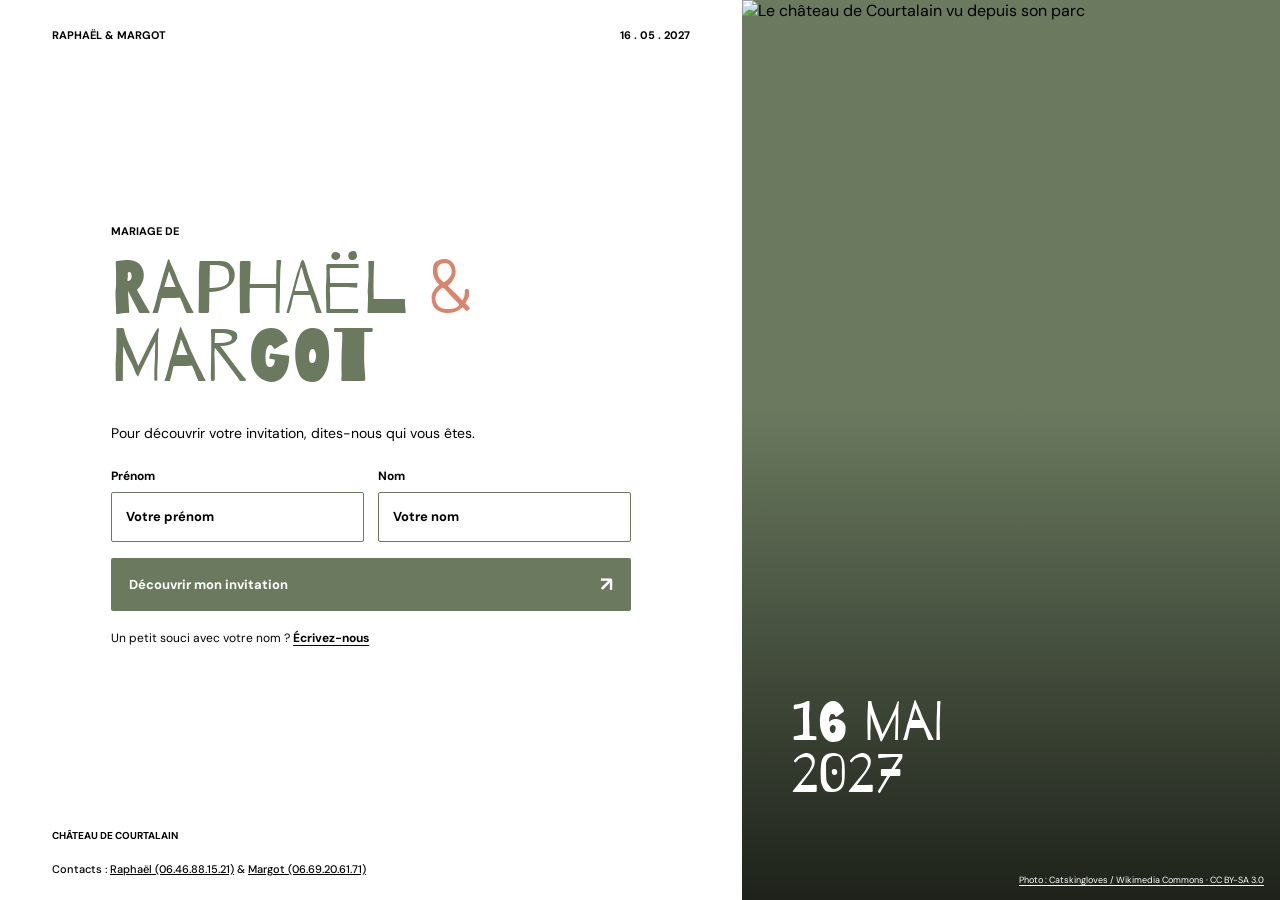
==== index.html @ 0b257836 "Publish wedding website" ====
<!doctype html>
<html lang="fr">
<head>
  <meta charset="utf-8">
  <meta name="viewport" content="width=device-width, initial-scale=1">
  <meta name="description" content="Bienvenue sur le site du mariage de Raphaël et Margot, le 16 mai 2027.">
  <meta name="robots" content="noindex, nofollow">
  <meta name="theme-color" content="#6b7a5f">
  <title>Bienvenue · Raphaël & Margot</title>
  <link rel="preconnect" href="https://fonts.googleapis.com">
  <link rel="preconnect" href="https://fonts.gstatic.com" crossorigin>
  <link href="https://fonts.googleapis.com/css2?family=Barrio&family=DM+Sans:wght@400;500;600;700&display=swap" rel="stylesheet">
  <link rel="stylesheet" href="accueil.css">
  <script src="invites.js" defer></script>
  <script src="accueil.js" defer></script>
</head>
<body>
  <main class="welcome">
    <div class="welcome-content">
      <header class="topline">
        <span>Raphaël & Margot</span>
        <span>16 . 05 . 2027</span>
      </header>

      <div class="invitation">
        <p class="eyebrow">Mariage de</p>
        <h1>Raphaël <span>&</span><br>Margot</h1>
        <p class="intro">Pour découvrir votre invitation, dites-nous qui vous êtes.</p>

        <form id="guest-form">
          <div class="fields">
            <label for="first-name">Prénom
              <input id="first-name" name="firstName" autocomplete="given-name" placeholder="Votre prénom" required>
            </label>
            <label for="last-name">Nom
              <input id="last-name" name="lastName" autocomplete="family-name" placeholder="Votre nom" required>
            </label>
          </div>
          <button type="submit">Découvrir mon invitation <span aria-hidden="true">↗</span></button>
          <p class="form-status" id="form-status" role="status" aria-live="polite" hidden></p>
        </form>

        <p class="help">Un petit souci avec votre nom ? <a href="mailto:raphaellasry1@hotmail.fr?subject=Acc%C3%A8s%20%C3%A0%20l%27invitation">Écrivez-nous</a></p>
      </div>

      <footer class="bottomline"><span>Château de Courtalain</span><span class="bottomline-contacts">Contacts : <a href="tel:+33646881521">Raphaël (06.46.88.15.21)</a> &amp; <a href="tel:+33669206171">Margot (06.69.20.61.71)</a></span></footer>
    </div>

    <aside class="photo" aria-label="Le château de Courtalain">
      <img src="https://commons.wikimedia.org/wiki/Special:FilePath/Chateau-de-courtalain_vu-du-parc.jpg?width=1400" alt="Le château de Courtalain vu depuis son parc">
      <div class="photo-caption"><strong>16 mai<br>2027</strong></div>
      <a class="photo-credit" href="https://commons.wikimedia.org/wiki/File:Chateau-de-courtalain_vu-du-parc.jpg">Photo : Catskingloves / Wikimedia Commons · CC BY-SA 3.0</a>
    </aside>
  </main>
  <noscript><p class="no-script">Pour accéder à votre invitation, veuillez activer JavaScript ou <a href="mailto:raphaellasry1@hotmail.fr">nous écrire</a>.</p></noscript>
</body>
</html>
---- accueil.css ----
:root {
  --green: #6b7a5f;
  --coral: #d9846b;
  --orange: #e8895a;
}

* { box-sizing: border-box; }
body { margin: 0; color: black; background: white; font-family: 'DM Sans', sans-serif; }
button, input { font: inherit; }
a { color: inherit; }
[hidden] { display: none !important; }
:focus-visible { outline: 3px solid var(--orange); outline-offset: 4px; }

.welcome { min-height: 100svh; display: grid; grid-template-columns: minmax(0, 1fr) minmax(340px, 42%); }
.welcome-content { min-width: 0; display: flex; flex-direction: column; padding: 28px 7% 24px; }
.topline, .bottomline { display: flex; justify-content: space-between; gap: 20px; font-size: 11px; font-weight: 700; text-transform: uppercase; }
.topline { color: black; }
.bottomline { color: black; font-size: 10px; flex-wrap: wrap; }
.bottomline-contacts { flex-basis: 100%; font-size: 11px; font-weight: 500; text-transform: none; }
.invitation { width: min(100%, 520px); margin: auto; padding: 55px 0; }
.eyebrow { margin: 0 0 18px; color: black; font-size: 11px; font-weight: 700; text-transform: uppercase; }
h1 { margin: 0 0 30px; color: var(--green); font: 400 74px/.92 'Barrio', cursive; }
h1 span { color: var(--coral); }
.intro { margin: 0 0 23px; color: black; font-size: 14px; line-height: 1.6; }
.fields { display: grid; grid-template-columns: repeat(2, minmax(0, 1fr)); gap: 14px; }
label { display: block; font-size: 12px; font-weight: 700; }
input { display: block; width: 100%; min-width: 0; height: 50px; margin-top: 8px; padding: 0 14px; border: 1px solid var(--green); border-radius: 2px; color: black; background: white; }
input::placeholder { color: black; opacity: 1; font-size: 13px; }
button { display: flex; justify-content: space-between; align-items: center; width: 100%; min-height: 53px; margin-top: 16px; padding: 0 18px; border: 0; border-radius: 2px; color: white; background: var(--green); font-size: 13px; font-weight: 700; cursor: pointer; transition: background .2s; }
button:hover { background: var(--orange); color: black; }
button span { font-size: 20px; }
.form-status { margin: 13px 0 0; padding: 12px 14px; border-left: 3px solid var(--coral); background: white; font-size: 13px; line-height: 1.5; }
.help { margin: 18px 0 0; color: black; font-size: 12px; line-height: 1.5; }
.help a { color: black; font-weight: 700; text-underline-offset: 3px; }
.photo { position: relative; min-height: 100%; overflow: hidden; background: var(--green); }
.photo img { position: absolute; width: 100%; height: 100%; object-fit: cover; object-position: center; }
.photo::after { content: ''; position: absolute; inset: 45% 0 0; background: linear-gradient(transparent, #000000b8); pointer-events: none; }
.photo-caption { position: absolute; z-index: 1; left: 9%; bottom: 11%; color: white; }
.photo-caption strong { font: 400 55px/.95 'Barrio', cursive; }
.photo-credit { position: absolute; z-index: 1; right: 16px; bottom: 14px; left: 16px; color: white; text-align: right; font-size: 9px; text-underline-offset: 2px; }
.no-script { padding: 15px; text-align: center; }
@media (max-width: 760px) {
  .welcome { display: flex; flex-direction: column; }
  .welcome-content { min-height: 100svh; padding: 24px 7%; }
  .invitation { padding: 45px 0; }
  h1 { font-size: 62px; }
  .photo { min-height: 430px; }
  .photo-caption strong { font-size: 48px; }
}
@media (max-width: 380px) {
  h1 { font-size: 52px; }
  .fields { grid-template-columns: 1fr; }
  .topline, .bottomline { font-size: 9px; }
}
@media (prefers-reduced-motion: reduce) { *, *::before, *::after { animation: none !important; transition: none !important; } }
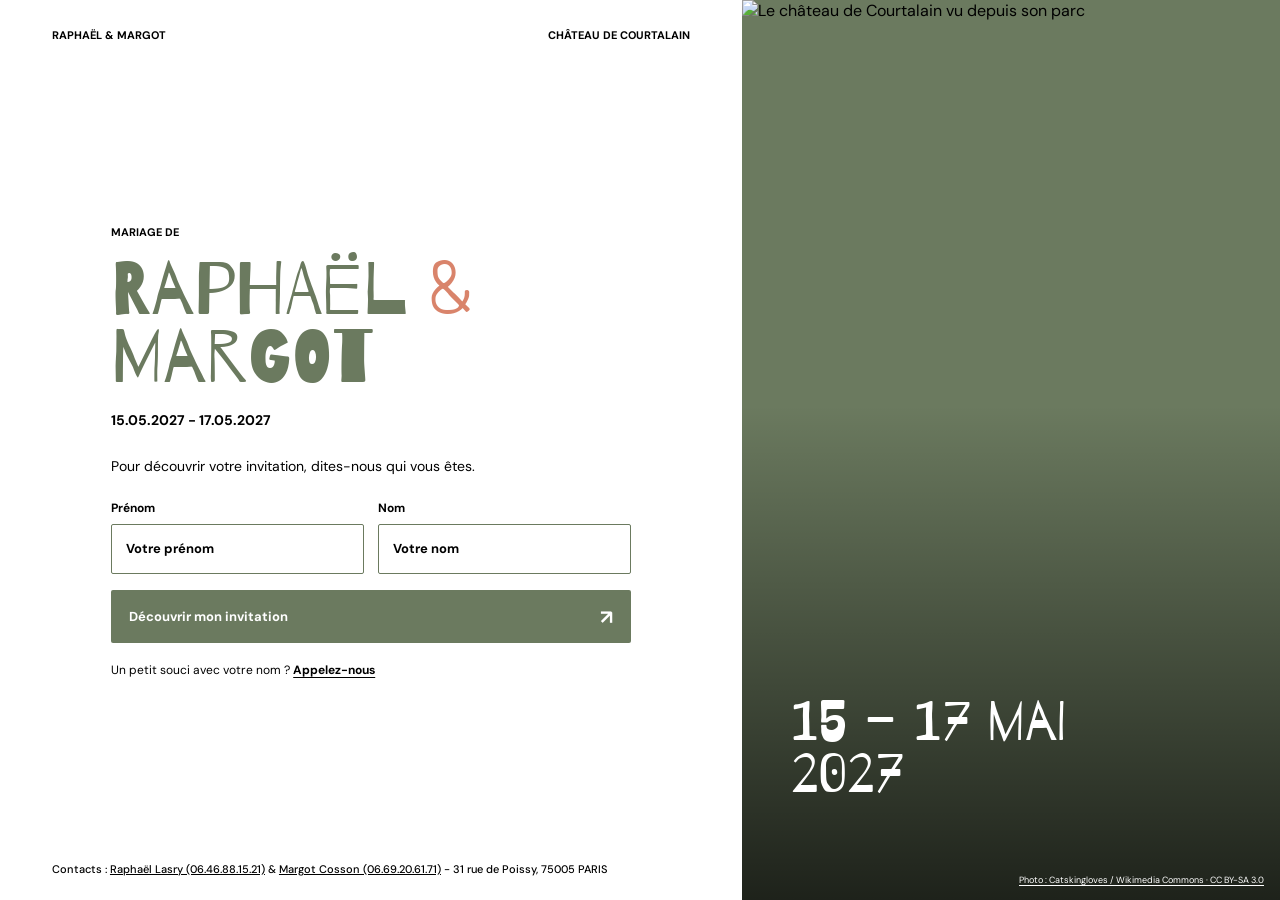
==== commit f815c1c2: "Update site copy, FAQ, contacts and footers" ====
--- a/index.html
+++ b/index.html
@@ -3,7 +3,7 @@
 <head>
   <meta charset="utf-8">
   <meta name="viewport" content="width=device-width, initial-scale=1">
-  <meta name="description" content="Bienvenue sur le site du mariage de Raphaël et Margot, le 16 mai 2027.">
+  <meta name="description" content="Bienvenue sur le site du mariage de Raphaël et Margot, du 15 au 17 mai 2027.">
   <meta name="robots" content="noindex, nofollow">
   <meta name="theme-color" content="#6b7a5f">
   <title>Bienvenue · Raphaël & Margot</title>
@@ -19,12 +19,13 @@
     <div class="welcome-content">
       <header class="topline">
         <span>Raphaël & Margot</span>
-        <span>16 . 05 . 2027</span>
+        <span>Château de Courtalain</span>
       </header>
 
       <div class="invitation">
         <p class="eyebrow">Mariage de</p>
         <h1>Raphaël <span>&</span><br>Margot</h1>
+        <p class="login-date">15.05.2027 - 17.05.2027</p>
         <p class="intro">Pour découvrir votre invitation, dites-nous qui vous êtes.</p>
 
         <form id="guest-form">
@@ -40,18 +41,18 @@
           <p class="form-status" id="form-status" role="status" aria-live="polite" hidden></p>
         </form>
 
-        <p class="help">Un petit souci avec votre nom ? <a href="mailto:raphaellasry1@hotmail.fr?subject=Acc%C3%A8s%20%C3%A0%20l%27invitation">Écrivez-nous</a></p>
+        <p class="help">Un petit souci avec votre nom ? <span class="contact-hover"><a class="contact-hover-trigger" href="tel:+33646881521" aria-describedby="welcome-contact-tooltip">Appelez-nous</a><span class="contact-tooltip" id="welcome-contact-tooltip" role="tooltip"><a href="tel:+33646881521">Raphaël Lasry · 06.46.88.15.21</a><a href="tel:+33669206171">Margot Cosson · 06.69.20.61.71</a></span></span></p>
       </div>
 
-      <footer class="bottomline"><span>Château de Courtalain</span><span class="bottomline-contacts">Contacts : <a href="tel:+33646881521">Raphaël (06.46.88.15.21)</a> &amp; <a href="tel:+33669206171">Margot (06.69.20.61.71)</a></span></footer>
+      <footer class="bottomline"><span class="bottomline-contacts">Contacts : <a href="tel:+33646881521">Raphaël Lasry (06.46.88.15.21)</a> &amp; <a href="tel:+33669206171">Margot Cosson (06.69.20.61.71)</a> - 31 rue de Poissy, 75005 PARIS</span></footer>
     </div>
 
     <aside class="photo" aria-label="Le château de Courtalain">
       <img src="https://commons.wikimedia.org/wiki/Special:FilePath/Chateau-de-courtalain_vu-du-parc.jpg?width=1400" alt="Le château de Courtalain vu depuis son parc">
-      <div class="photo-caption"><strong>16 mai<br>2027</strong></div>
+      <div class="photo-caption"><strong>15 – 17 mai<br>2027</strong></div>
       <a class="photo-credit" href="https://commons.wikimedia.org/wiki/File:Chateau-de-courtalain_vu-du-parc.jpg">Photo : Catskingloves / Wikimedia Commons · CC BY-SA 3.0</a>
     </aside>
   </main>
-  <noscript><p class="no-script">Pour accéder à votre invitation, veuillez activer JavaScript ou <a href="mailto:raphaellasry1@hotmail.fr">nous écrire</a>.</p></noscript>
+  <noscript><p class="no-script">Pour accéder à votre invitation, veuillez activer JavaScript ou appelez <a href="tel:+33646881521">Raphaël Lasry</a> ou <a href="tel:+33669206171">Margot Cosson</a>.</p></noscript>
 </body>
 </html>
--- a/accueil.css
+++ b/accueil.css
@@ -21,6 +21,7 @@
 .eyebrow { margin: 0 0 18px; color: black; font-size: 11px; font-weight: 700; text-transform: uppercase; }
 h1 { margin: 0 0 30px; color: var(--green); font: 400 74px/.92 'Barrio', cursive; }
 h1 span { color: var(--coral); }
+.login-date { margin: -12px 0 26px; color: black; font-size: 14px; font-weight: 700; }
 .intro { margin: 0 0 23px; color: black; font-size: 14px; line-height: 1.6; }
 .fields { display: grid; grid-template-columns: repeat(2, minmax(0, 1fr)); gap: 14px; }
 label { display: block; font-size: 12px; font-weight: 700; }
@@ -32,6 +33,10 @@
 .form-status { margin: 13px 0 0; padding: 12px 14px; border-left: 3px solid var(--coral); background: white; font-size: 13px; line-height: 1.5; }
 .help { margin: 18px 0 0; color: black; font-size: 12px; line-height: 1.5; }
 .help a { color: black; font-weight: 700; text-underline-offset: 3px; }
+.contact-hover { position: relative; display: inline-block; }
+.contact-tooltip { position: absolute; z-index: 4; bottom: calc(100% + 8px); left: 0; display: none; width: max-content; max-width: min(290px, calc(100vw - 48px)); padding: 12px 14px; border: 1px solid var(--green); background: white; box-shadow: 0 8px 20px #00000020; font-size: 12px; font-weight: 500; line-height: 1.5; }
+.contact-hover:hover .contact-tooltip, .contact-hover:focus-within .contact-tooltip { display: grid; gap: 7px; }
+.contact-tooltip a { text-decoration: none; white-space: nowrap; }
 .photo { position: relative; min-height: 100%; overflow: hidden; background: var(--green); }
 .photo img { position: absolute; width: 100%; height: 100%; object-fit: cover; object-position: center; }
 .photo::after { content: ''; position: absolute; inset: 45% 0 0; background: linear-gradient(transparent, #000000b8); pointer-events: none; }
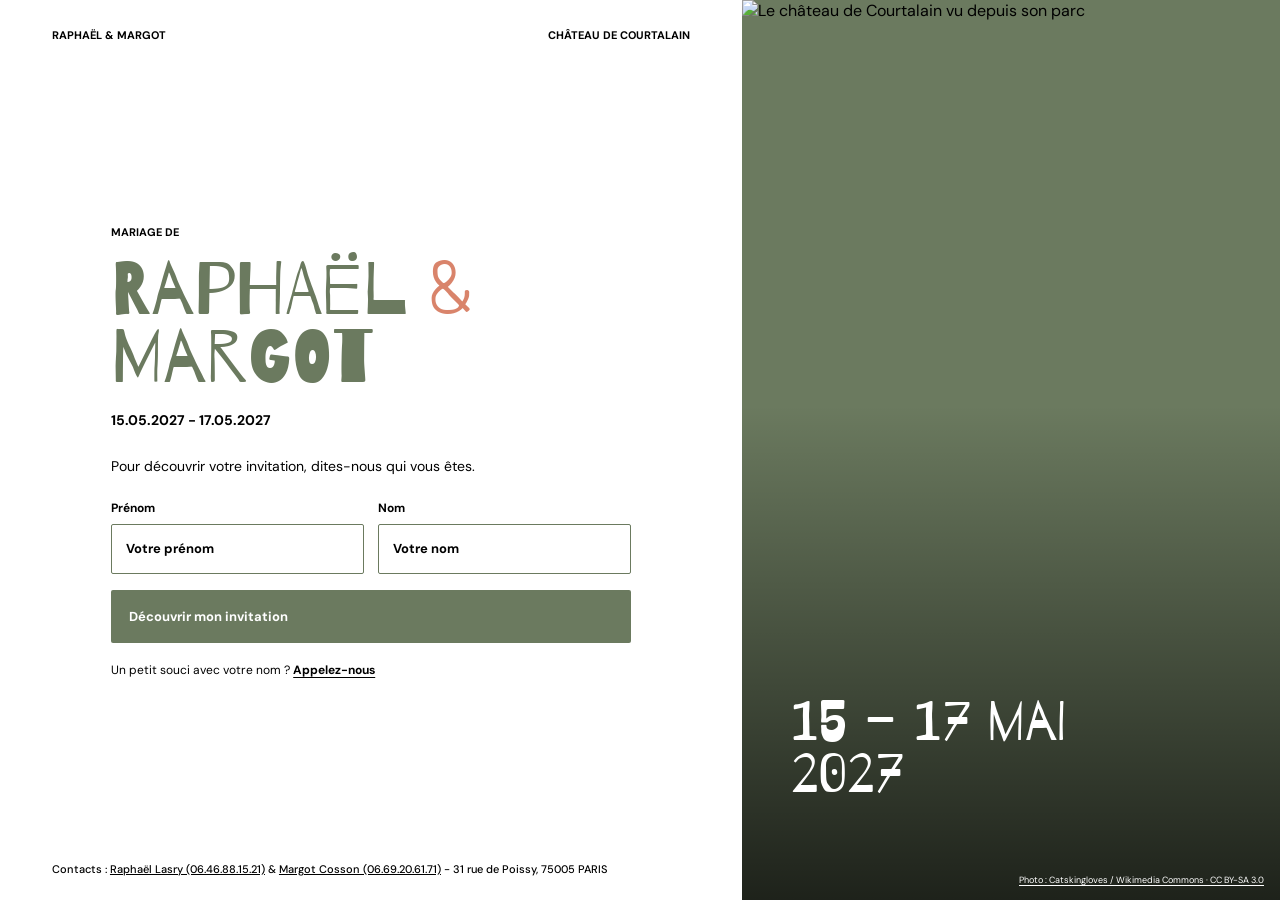
==== commit 73fde974: "Retire une dernière fleche" ====
--- a/index.html
+++ b/index.html
@@ -37,7 +37,7 @@
               <input id="last-name" name="lastName" autocomplete="family-name" placeholder="Votre nom" required>
             </label>
           </div>
-          <button type="submit">Découvrir mon invitation <span aria-hidden="true">↗</span></button>
+          <button type="submit">Découvrir mon invitation</button>
           <p class="form-status" id="form-status" role="status" aria-live="polite" hidden></p>
         </form>
 
--- a/accueil.css
+++ b/accueil.css
@@ -29,7 +29,6 @@
 input::placeholder { color: black; opacity: 1; font-size: 13px; }
 button { display: flex; justify-content: space-between; align-items: center; width: 100%; min-height: 53px; margin-top: 16px; padding: 0 18px; border: 0; border-radius: 2px; color: white; background: var(--green); font-size: 13px; font-weight: 700; cursor: pointer; transition: background .2s; }
 button:hover { background: var(--orange); color: black; }
-button span { font-size: 20px; }
 .form-status { margin: 13px 0 0; padding: 12px 14px; border-left: 3px solid var(--coral); background: white; font-size: 13px; line-height: 1.5; }
 .help { margin: 18px 0 0; color: black; font-size: 12px; line-height: 1.5; }
 .help a { color: black; font-weight: 700; text-underline-offset: 3px; }
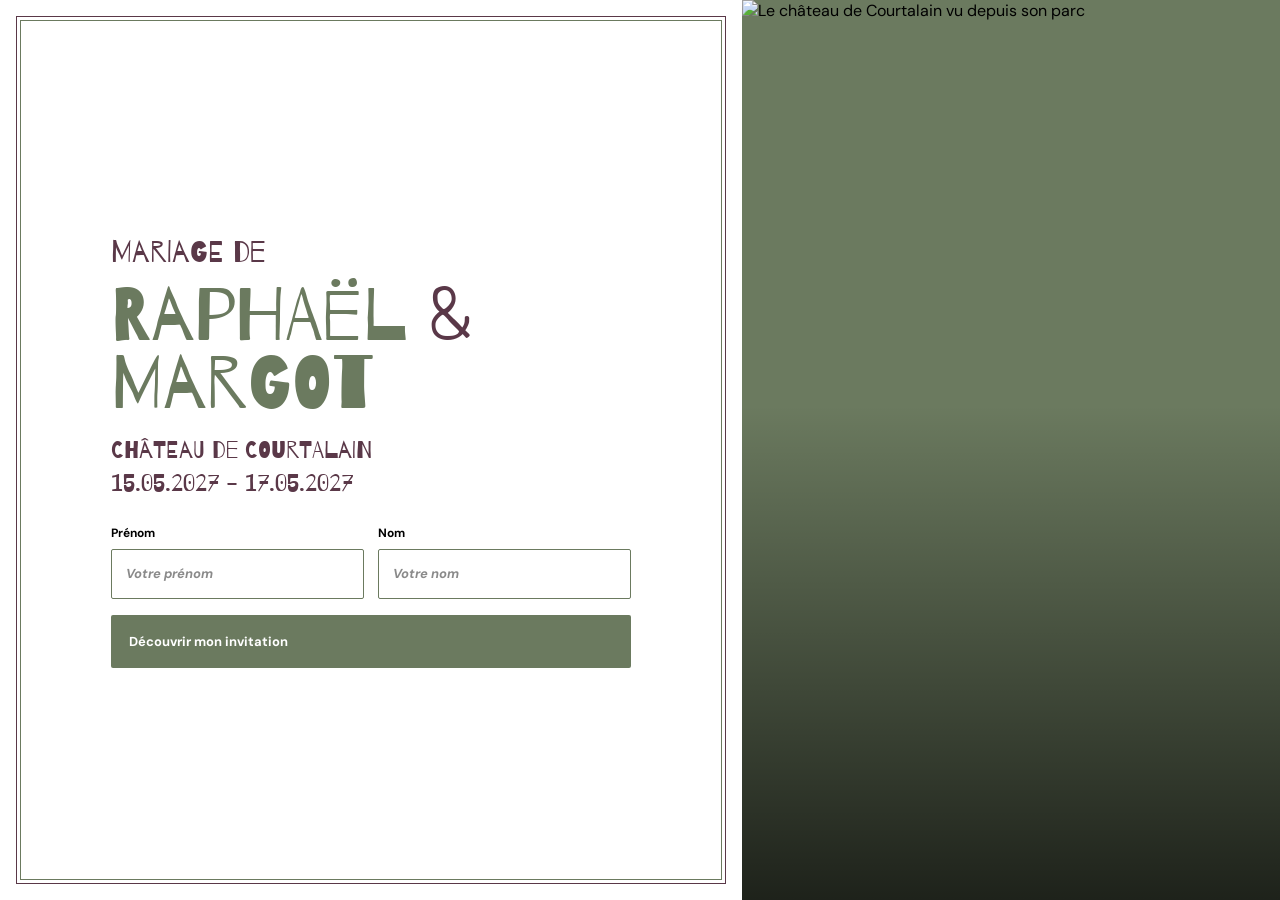
==== commit fac93339: "MC 1" ====
--- a/index.html
+++ b/index.html
@@ -17,16 +17,11 @@
 <body>
   <main class="welcome">
     <div class="welcome-content">
-      <header class="topline">
-        <span>Raphaël & Margot</span>
-        <span>Château de Courtalain</span>
-      </header>
-
       <div class="invitation">
         <p class="eyebrow">Mariage de</p>
         <h1>Raphaël <span>&</span><br>Margot</h1>
+        <p class="login-place">Château de Courtalain</p>
         <p class="login-date">15.05.2027 - 17.05.2027</p>
-        <p class="intro">Pour découvrir votre invitation, dites-nous qui vous êtes.</p>
 
         <form id="guest-form">
           <div class="fields">
@@ -40,17 +35,11 @@
           <button type="submit">Découvrir mon invitation</button>
           <p class="form-status" id="form-status" role="status" aria-live="polite" hidden></p>
         </form>
-
-        <p class="help">Un petit souci avec votre nom ? <span class="contact-hover"><a class="contact-hover-trigger" href="tel:+33646881521" aria-describedby="welcome-contact-tooltip">Appelez-nous</a><span class="contact-tooltip" id="welcome-contact-tooltip" role="tooltip"><a href="tel:+33646881521">Raphaël Lasry · 06.46.88.15.21</a><a href="tel:+33669206171">Margot Cosson · 06.69.20.61.71</a></span></span></p>
       </div>
-
-      <footer class="bottomline"><span class="bottomline-contacts">Contacts : <a href="tel:+33646881521">Raphaël Lasry (06.46.88.15.21)</a> &amp; <a href="tel:+33669206171">Margot Cosson (06.69.20.61.71)</a> - 31 rue de Poissy, 75005 PARIS</span></footer>
     </div>
 
     <aside class="photo" aria-label="Le château de Courtalain">
       <img src="https://commons.wikimedia.org/wiki/Special:FilePath/Chateau-de-courtalain_vu-du-parc.jpg?width=1400" alt="Le château de Courtalain vu depuis son parc">
-      <div class="photo-caption"><strong>15 – 17 mai<br>2027</strong></div>
-      <a class="photo-credit" href="https://commons.wikimedia.org/wiki/File:Chateau-de-courtalain_vu-du-parc.jpg">Photo : Catskingloves / Wikimedia Commons · CC BY-SA 3.0</a>
     </aside>
   </main>
   <noscript><p class="no-script">Pour accéder à votre invitation, veuillez activer JavaScript ou appelez <a href="tel:+33646881521">Raphaël Lasry</a> ou <a href="tel:+33669206171">Margot Cosson</a>.</p></noscript>
--- a/accueil.css
+++ b/accueil.css
@@ -1,7 +1,16 @@
 :root {
-  --green: #6b7a5f;
-  --coral: #d9846b;
-  --orange: #e8895a;
+  --apricot: #e8895a;
+  --copper-tulip: #ce5a43;
+  --peach-blossom: #d9846b;
+  --wine: #6b1f2a;
+  --fig-plum: #5a3848;
+  --moss: #6b7a5f;
+  --fern: #4a5c2d;
+  --olive: #5e5c2d;
+  --green: var(--moss);
+  --coral: var(--peach-blossom);
+  --orange: var(--apricot);
+  --moss-dark: #56634c;
 }
 
 * { box-sizing: border-box; }
@@ -12,48 +21,38 @@
 :focus-visible { outline: 3px solid var(--orange); outline-offset: 4px; }
 
 .welcome { min-height: 100svh; display: grid; grid-template-columns: minmax(0, 1fr) minmax(340px, 42%); }
-.welcome-content { min-width: 0; display: flex; flex-direction: column; padding: 28px 7% 24px; }
-.topline, .bottomline { display: flex; justify-content: space-between; gap: 20px; font-size: 11px; font-weight: 700; text-transform: uppercase; }
-.topline { color: black; }
-.bottomline { color: black; font-size: 10px; flex-wrap: wrap; }
-.bottomline-contacts { flex-basis: 100%; font-size: 11px; font-weight: 500; text-transform: none; }
+.welcome-content { min-width: 0; display: flex; flex-direction: column; position: relative; padding: 28px 7% 24px; }
+.welcome-content::before, .welcome-content::after { content: ''; position: absolute; pointer-events: none; }
+.welcome-content::before { inset: 16px; border: 1px solid var(--fig-plum); }
+.welcome-content::after { inset: 20px; border: 1px solid var(--moss); }
 .invitation { width: min(100%, 520px); margin: auto; padding: 55px 0; }
-.eyebrow { margin: 0 0 18px; color: black; font-size: 11px; font-weight: 700; text-transform: uppercase; }
-h1 { margin: 0 0 30px; color: var(--green); font: 400 74px/.92 'Barrio', cursive; }
-h1 span { color: var(--coral); }
-.login-date { margin: -12px 0 26px; color: black; font-size: 14px; font-weight: 700; }
-.intro { margin: 0 0 23px; color: black; font-size: 14px; line-height: 1.6; }
+.eyebrow { margin: 0 0 14px; color: var(--fig-plum); font: 400 30px/1.1 'Barrio', cursive; }
+h1 { margin: 0 0 30px; color: var(--moss); font: 400 74px/.92 'Barrio', cursive; }
+h1 span { color: var(--fig-plum); }
+.login-place { margin: -12px 0 4px; color: var(--fig-plum); font: 400 24px/1.2 'Barrio', cursive; }
+.login-date { margin: 0 0 26px; color: var(--fig-plum); font: 400 24px/1.2 'Barrio', cursive; }
 .fields { display: grid; grid-template-columns: repeat(2, minmax(0, 1fr)); gap: 14px; }
 label { display: block; font-size: 12px; font-weight: 700; }
 input { display: block; width: 100%; min-width: 0; height: 50px; margin-top: 8px; padding: 0 14px; border: 1px solid var(--green); border-radius: 2px; color: black; background: white; }
-input::placeholder { color: black; opacity: 1; font-size: 13px; }
-button { display: flex; justify-content: space-between; align-items: center; width: 100%; min-height: 53px; margin-top: 16px; padding: 0 18px; border: 0; border-radius: 2px; color: white; background: var(--green); font-size: 13px; font-weight: 700; cursor: pointer; transition: background .2s; }
-button:hover { background: var(--orange); color: black; }
+input::placeholder { color: #8a8a8a; opacity: 1; font-size: 13px; font-style: italic; }
+button { display: flex; justify-content: space-between; align-items: center; width: 100%; min-height: 53px; margin-top: 16px; padding: 0 18px; border: 0; border-radius: 2px; color: white; background: var(--moss); font-size: 13px; font-weight: 700; cursor: pointer; transition: background .2s; }
+button:hover { background: var(--moss-dark); }
 .form-status { margin: 13px 0 0; padding: 12px 14px; border-left: 3px solid var(--coral); background: white; font-size: 13px; line-height: 1.5; }
-.help { margin: 18px 0 0; color: black; font-size: 12px; line-height: 1.5; }
-.help a { color: black; font-weight: 700; text-underline-offset: 3px; }
-.contact-hover { position: relative; display: inline-block; }
-.contact-tooltip { position: absolute; z-index: 4; bottom: calc(100% + 8px); left: 0; display: none; width: max-content; max-width: min(290px, calc(100vw - 48px)); padding: 12px 14px; border: 1px solid var(--green); background: white; box-shadow: 0 8px 20px #00000020; font-size: 12px; font-weight: 500; line-height: 1.5; }
-.contact-hover:hover .contact-tooltip, .contact-hover:focus-within .contact-tooltip { display: grid; gap: 7px; }
-.contact-tooltip a { text-decoration: none; white-space: nowrap; }
 .photo { position: relative; min-height: 100%; overflow: hidden; background: var(--green); }
 .photo img { position: absolute; width: 100%; height: 100%; object-fit: cover; object-position: center; }
 .photo::after { content: ''; position: absolute; inset: 45% 0 0; background: linear-gradient(transparent, #000000b8); pointer-events: none; }
-.photo-caption { position: absolute; z-index: 1; left: 9%; bottom: 11%; color: white; }
-.photo-caption strong { font: 400 55px/.95 'Barrio', cursive; }
-.photo-credit { position: absolute; z-index: 1; right: 16px; bottom: 14px; left: 16px; color: white; text-align: right; font-size: 9px; text-underline-offset: 2px; }
 .no-script { padding: 15px; text-align: center; }
 @media (max-width: 760px) {
   .welcome { display: flex; flex-direction: column; }
   .welcome-content { min-height: 100svh; padding: 24px 7%; }
+  .welcome-content::before { inset: 10px; }
+  .welcome-content::after { inset: 13px; }
   .invitation { padding: 45px 0; }
   h1 { font-size: 62px; }
   .photo { min-height: 430px; }
-  .photo-caption strong { font-size: 48px; }
 }
 @media (max-width: 380px) {
   h1 { font-size: 52px; }
   .fields { grid-template-columns: 1fr; }
-  .topline, .bottomline { font-size: 9px; }
 }
 @media (prefers-reduced-motion: reduce) { *, *::before, *::after { animation: none !important; transition: none !important; } }
